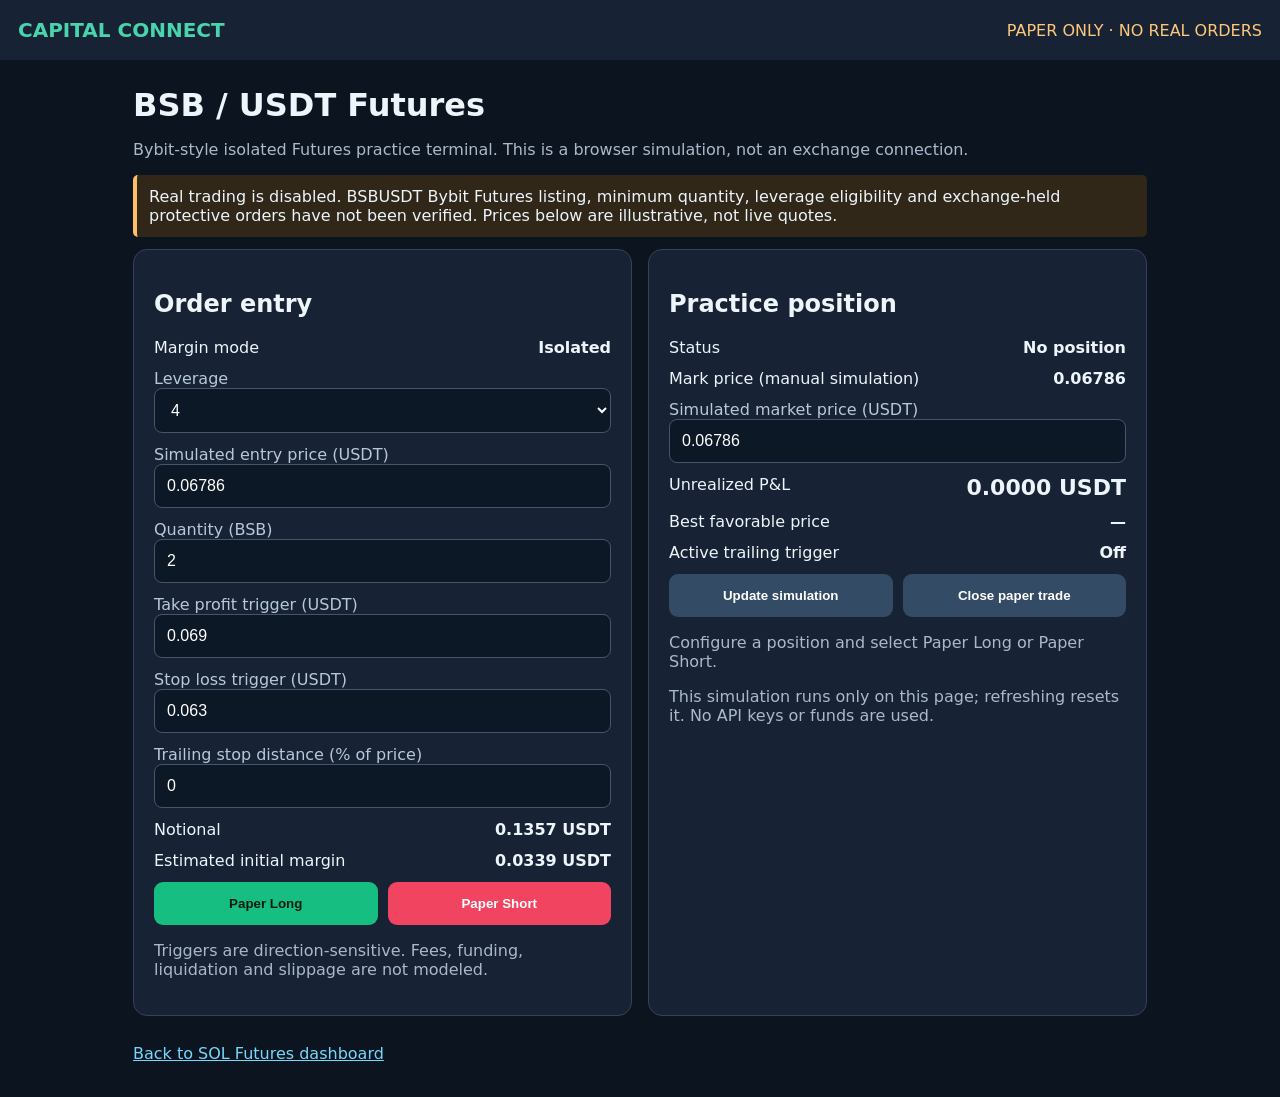
==== bsb_futures_paper.html @ 4b6be5a9 "Add BSBUSDT Bybit-style isolated Futures paper terminal with TP SL trailing simulation" ====
<!doctype html><html lang="en"><head><meta charset="utf-8"><meta name="viewport" content="width=device-width,initial-scale=1"><title>Capital Connect | BSB Futures</title><style>
:root{font-family:system-ui,sans-serif;color:#edf4fa;background:#0c1420}*{box-sizing:border-box}body{margin:0}header{padding:18px;background:#172335;display:flex;justify-content:space-between;align-items:center}header strong{font-size:20px;color:#49d4ad}main{max-width:1050px;margin:auto;padding:18px}.tag{color:#ffc779}h1{margin:8px 0}.sub{color:#aab9ca}.grid{display:grid;grid-template-columns:1fr 1fr;gap:16px}.panel{padding:20px;background:#172335;border:1px solid #334256;border-radius:14px;margin:12px 0}.row{display:flex;justify-content:space-between;gap:12px;margin:12px 0}.value{font-weight:750}input,select{width:100%;padding:12px;border:1px solid #45566b;border-radius:8px;background:#0d1826;color:white;font-size:16px}label{display:block;margin:12px 0;color:#b7c8da}button{border:0;border-radius:9px;padding:14px;font-weight:800;cursor:pointer}.actions{display:grid;grid-template-columns:1fr 1fr;gap:10px}.long{background:#17be82;color:#051b12}.short{background:#f04460;color:white}.neutral{background:#344b65;color:white}.warning{padding:12px;border-left:4px solid #ffbd64;background:#302719;border-radius:5px}.stat{font-size:22px;font-weight:800}a{color:#75d8fb}@media(max-width:720px){.grid{grid-template-columns:1fr}main{padding:12px}}</style></head><body><header><strong>CAPITAL CONNECT</strong><span class="tag">PAPER ONLY · NO REAL ORDERS</span></header><main><h1>BSB / USDT Futures</h1><p class="sub">Bybit-style isolated Futures practice terminal. This is a browser simulation, not an exchange connection.</p><div class="warning">Real trading is disabled. BSBUSDT Bybit Futures listing, minimum quantity, leverage eligibility and exchange-held protective orders have not been verified. Prices below are illustrative, not live quotes.</div><div class="grid"><section class="panel"><h2>Order entry</h2><div class="row"><span>Margin mode</span><strong>Isolated</strong></div><label>Leverage <select id="lev"><option>1</option><option>2</option><option>3</option><option selected>4</option></select></label><label>Simulated entry price (USDT)<input id="price" type="number" min="0.000001" step="0.00001" value="0.06786"></label><label>Quantity (BSB)<input id="qty" type="number" min="0.000001" step="1" value="2"></label><label>Take profit trigger (USDT)<input id="tp" type="number" min="0.000001" step="0.00001" value="0.069"></label><label>Stop loss trigger (USDT)<input id="sl" type="number" min="0.000001" step="0.00001" value="0.063"></label><label>Trailing stop distance (% of price)<input id="trail" type="number" min="0" max="50" step="0.1" value="0"></label><div class="row"><span>Notional</span><strong id="notional">—</strong></div><div class="row"><span>Estimated initial margin</span><strong id="margin">—</strong></div><div class="actions"><button class="long" id="long">Paper Long</button><button class="short" id="short">Paper Short</button></div><p class="sub">Triggers are direction-sensitive. Fees, funding, liquidation and slippage are not modeled.</p></section><section class="panel"><h2>Practice position</h2><div class="row"><span>Status</span><strong id="status">No position</strong></div><div class="row"><span>Mark price (manual simulation)</span><strong id="markLabel">—</strong></div><label>Simulated market price (USDT)<input id="mark" type="number" min="0.000001" step="0.00001" value="0.06786"></label><div class="row"><span>Unrealized P&amp;L</span><span class="stat" id="pnl">0.0000 USDT</span></div><div class="row"><span>Best favorable price</span><strong id="best">—</strong></div><div class="row"><span>Active trailing trigger</span><strong id="trailing">Off</strong></div><div class="actions"><button class="neutral" id="update">Update simulation</button><button class="neutral" id="close">Close paper trade</button></div><p id="message" class="sub" role="status">Configure a position and select Paper Long or Paper Short.</p><p class="sub">This simulation runs only on this page; refreshing resets it. No API keys or funds are used.</p></section></div><p><a href="/">Back to SOL Futures dashboard</a></p></main><script>
const $=id=>document.getElementById(id),num=id=>Number($(id).value),fmt=n=>Number(n).toFixed(5),money=n=>Number(n).toFixed(4)+' USDT';let pos=null;
function totals(){const n=num('price')*num('qty');$('notional').textContent=money(n);$('margin').textContent=money(n/num('lev'))}['price','qty','lev'].forEach(id=>$(id).addEventListener('input',totals));totals();
function render(){const m=num('mark');$('markLabel').textContent=fmt(m);$('status').textContent=pos?pos.side+' (paper)':'No position';$('pnl').textContent=money(pos?(m-pos.entry)*pos.qty*(pos.side==='Long'?1:-1):0);$('best').textContent=pos?fmt(pos.best):'—';$('trailing').textContent=pos&&pos.trail>0?fmt(pos.side==='Long'?pos.best*(1-pos.trail/100):pos.best*(1+pos.trail/100)):'Off'}
function enter(side){const entry=num('price'),qty=num('qty'),tp=num('tp'),sl=num('sl'),trail=num('trail');if(pos){$('message').textContent='Close the existing paper position first.';return}if(![entry,qty,tp,sl].every(n=>Number.isFinite(n)&&n>0)||!Number.isFinite(trail)||trail<0||trail>50){$('message').textContent='Enter valid positive values.';return}if(side==='Long'&&!(sl<entry&&entry<tp)||side==='Short'&&!(tp<entry&&entry<sl)){$('message').textContent='For Long: SL < entry < TP. For Short: TP < entry < SL.';return}pos={side,entry,qty,tp,sl,trail,best:entry};$('mark').value=entry;$('message').textContent='Opened '+side+' paper position. Change simulated market price to test exits.';render()}
function update(){if(!pos){render();return}const m=num('mark');if(!(m>0&&Number.isFinite(m))){$('message').textContent='Enter a valid simulated market price.';return}pos.best=pos.side==='Long'?Math.max(pos.best,m):Math.min(pos.best,m);const trail=pos.trail>0?(pos.side==='Long'?pos.best*(1-pos.trail/100):pos.best*(1+pos.trail/100)):null;let reason='';if(pos.side==='Long'){if(m<=pos.sl)reason='Stop loss';else if(m>=pos.tp)reason='Take profit';else if(trail!==null&&m<=trail)reason='Trailing stop'}else{if(m>=pos.sl)reason='Stop loss';else if(m<=pos.tp)reason='Take profit';else if(trail!==null&&m>=trail)reason='Trailing stop'}if(reason){const pnl=(m-pos.entry)*pos.qty*(pos.side==='Long'?1:-1);$('message').textContent=reason+' triggered in paper simulation; estimated P&L '+money(pnl);pos=null}else $('message').textContent='Paper position updated; no exit triggered.';render()}
$('long').onclick=()=>enter('Long');$('short').onclick=()=>enter('Short');$('update').onclick=update;$('close').onclick=()=>{pos=null;$('message').textContent='Paper position closed manually.';render()};render();
</script></body></html>
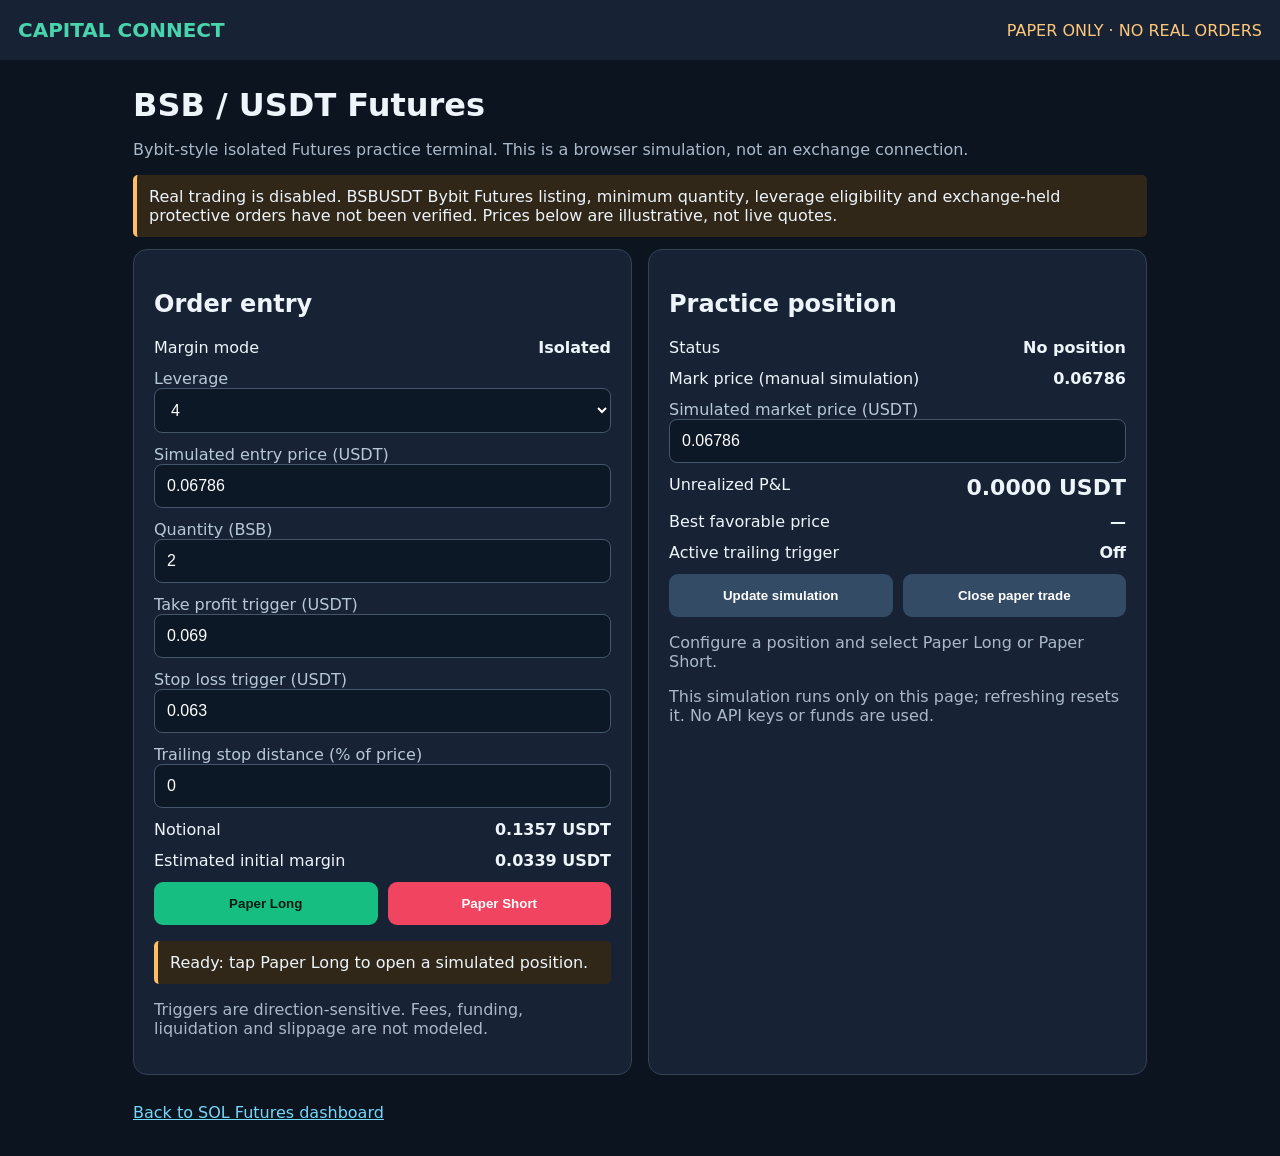
==== commit 098ce4ed: "Improve BSB paper Long button with immediate visible confirmation and validation feedback" ====
--- a/bsb_futures_paper.html
+++ b/bsb_futures_paper.html
@@ -1,9 +1,9 @@
 <!doctype html><html lang="en"><head><meta charset="utf-8"><meta name="viewport" content="width=device-width,initial-scale=1"><title>Capital Connect | BSB Futures</title><style>
-:root{font-family:system-ui,sans-serif;color:#edf4fa;background:#0c1420}*{box-sizing:border-box}body{margin:0}header{padding:18px;background:#172335;display:flex;justify-content:space-between;align-items:center}header strong{font-size:20px;color:#49d4ad}main{max-width:1050px;margin:auto;padding:18px}.tag{color:#ffc779}h1{margin:8px 0}.sub{color:#aab9ca}.grid{display:grid;grid-template-columns:1fr 1fr;gap:16px}.panel{padding:20px;background:#172335;border:1px solid #334256;border-radius:14px;margin:12px 0}.row{display:flex;justify-content:space-between;gap:12px;margin:12px 0}.value{font-weight:750}input,select{width:100%;padding:12px;border:1px solid #45566b;border-radius:8px;background:#0d1826;color:white;font-size:16px}label{display:block;margin:12px 0;color:#b7c8da}button{border:0;border-radius:9px;padding:14px;font-weight:800;cursor:pointer}.actions{display:grid;grid-template-columns:1fr 1fr;gap:10px}.long{background:#17be82;color:#051b12}.short{background:#f04460;color:white}.neutral{background:#344b65;color:white}.warning{padding:12px;border-left:4px solid #ffbd64;background:#302719;border-radius:5px}.stat{font-size:22px;font-weight:800}a{color:#75d8fb}@media(max-width:720px){.grid{grid-template-columns:1fr}main{padding:12px}}</style></head><body><header><strong>CAPITAL CONNECT</strong><span class="tag">PAPER ONLY · NO REAL ORDERS</span></header><main><h1>BSB / USDT Futures</h1><p class="sub">Bybit-style isolated Futures practice terminal. This is a browser simulation, not an exchange connection.</p><div class="warning">Real trading is disabled. BSBUSDT Bybit Futures listing, minimum quantity, leverage eligibility and exchange-held protective orders have not been verified. Prices below are illustrative, not live quotes.</div><div class="grid"><section class="panel"><h2>Order entry</h2><div class="row"><span>Margin mode</span><strong>Isolated</strong></div><label>Leverage <select id="lev"><option>1</option><option>2</option><option>3</option><option selected>4</option></select></label><label>Simulated entry price (USDT)<input id="price" type="number" min="0.000001" step="0.00001" value="0.06786"></label><label>Quantity (BSB)<input id="qty" type="number" min="0.000001" step="1" value="2"></label><label>Take profit trigger (USDT)<input id="tp" type="number" min="0.000001" step="0.00001" value="0.069"></label><label>Stop loss trigger (USDT)<input id="sl" type="number" min="0.000001" step="0.00001" value="0.063"></label><label>Trailing stop distance (% of price)<input id="trail" type="number" min="0" max="50" step="0.1" value="0"></label><div class="row"><span>Notional</span><strong id="notional">—</strong></div><div class="row"><span>Estimated initial margin</span><strong id="margin">—</strong></div><div class="actions"><button class="long" id="long">Paper Long</button><button class="short" id="short">Paper Short</button></div><p class="sub">Triggers are direction-sensitive. Fees, funding, liquidation and slippage are not modeled.</p></section><section class="panel"><h2>Practice position</h2><div class="row"><span>Status</span><strong id="status">No position</strong></div><div class="row"><span>Mark price (manual simulation)</span><strong id="markLabel">—</strong></div><label>Simulated market price (USDT)<input id="mark" type="number" min="0.000001" step="0.00001" value="0.06786"></label><div class="row"><span>Unrealized P&amp;L</span><span class="stat" id="pnl">0.0000 USDT</span></div><div class="row"><span>Best favorable price</span><strong id="best">—</strong></div><div class="row"><span>Active trailing trigger</span><strong id="trailing">Off</strong></div><div class="actions"><button class="neutral" id="update">Update simulation</button><button class="neutral" id="close">Close paper trade</button></div><p id="message" class="sub" role="status">Configure a position and select Paper Long or Paper Short.</p><p class="sub">This simulation runs only on this page; refreshing resets it. No API keys or funds are used.</p></section></div><p><a href="/">Back to SOL Futures dashboard</a></p></main><script>
+:root{font-family:system-ui,sans-serif;color:#edf4fa;background:#0c1420}*{box-sizing:border-box}body{margin:0}header{padding:18px;background:#172335;display:flex;justify-content:space-between;align-items:center}header strong{font-size:20px;color:#49d4ad}main{max-width:1050px;margin:auto;padding:18px}.tag{color:#ffc779}h1{margin:8px 0}.sub{color:#aab9ca}.grid{display:grid;grid-template-columns:1fr 1fr;gap:16px}.panel{padding:20px;background:#172335;border:1px solid #334256;border-radius:14px;margin:12px 0}.row{display:flex;justify-content:space-between;gap:12px;margin:12px 0}.value{font-weight:750}input,select{width:100%;padding:12px;border:1px solid #45566b;border-radius:8px;background:#0d1826;color:white;font-size:16px}label{display:block;margin:12px 0;color:#b7c8da}button{border:0;border-radius:9px;padding:14px;font-weight:800;cursor:pointer}.actions{display:grid;grid-template-columns:1fr 1fr;gap:10px}.long{background:#17be82;color:#051b12}.short{background:#f04460;color:white}.neutral{background:#344b65;color:white}.warning{padding:12px;border-left:4px solid #ffbd64;background:#302719;border-radius:5px}.stat{font-size:22px;font-weight:800}a{color:#75d8fb}@media(max-width:720px){.grid{grid-template-columns:1fr}main{padding:12px}}</style></head><body><header><strong>CAPITAL CONNECT</strong><span class="tag">PAPER ONLY · NO REAL ORDERS</span></header><main><h1>BSB / USDT Futures</h1><p class="sub">Bybit-style isolated Futures practice terminal. This is a browser simulation, not an exchange connection.</p><div class="warning">Real trading is disabled. BSBUSDT Bybit Futures listing, minimum quantity, leverage eligibility and exchange-held protective orders have not been verified. Prices below are illustrative, not live quotes.</div><div class="grid"><section class="panel"><h2>Order entry</h2><div class="row"><span>Margin mode</span><strong>Isolated</strong></div><label>Leverage <select id="lev"><option>1</option><option>2</option><option>3</option><option selected>4</option></select></label><label>Simulated entry price (USDT)<input id="price" type="number" min="0.000001" step="0.00001" value="0.06786"></label><label>Quantity (BSB)<input id="qty" type="number" min="0.000001" step="1" value="2"></label><label>Take profit trigger (USDT)<input id="tp" type="number" min="0.000001" step="0.00001" value="0.069"></label><label>Stop loss trigger (USDT)<input id="sl" type="number" min="0.000001" step="0.00001" value="0.063"></label><label>Trailing stop distance (% of price)<input id="trail" type="number" min="0" max="50" step="0.1" value="0"></label><div class="row"><span>Notional</span><strong id="notional">—</strong></div><div class="row"><span>Estimated initial margin</span><strong id="margin">—</strong></div><div class="actions"><button class="long" id="long" type="button" onclick="window.ccEnterPaper && window.ccEnterPaper('Long')">Paper Long</button><button class="short" id="short" type="button" onclick="window.ccEnterPaper && window.ccEnterPaper('Short')">Paper Short</button></div><p id="button-feedback" class="warning" role="status" aria-live="polite">Loading paper order controls…</p><p class="sub">Triggers are direction-sensitive. Fees, funding, liquidation and slippage are not modeled.</p></section><section class="panel"><h2>Practice position</h2><div class="row"><span>Status</span><strong id="status">No position</strong></div><div class="row"><span>Mark price (manual simulation)</span><strong id="markLabel">—</strong></div><label>Simulated market price (USDT)<input id="mark" type="number" min="0.000001" step="0.00001" value="0.06786"></label><div class="row"><span>Unrealized P&amp;L</span><span class="stat" id="pnl">0.0000 USDT</span></div><div class="row"><span>Best favorable price</span><strong id="best">—</strong></div><div class="row"><span>Active trailing trigger</span><strong id="trailing">Off</strong></div><div class="actions"><button class="neutral" id="update">Update simulation</button><button class="neutral" id="close">Close paper trade</button></div><p id="message" class="sub" role="status">Configure a position and select Paper Long or Paper Short.</p><p class="sub">This simulation runs only on this page; refreshing resets it. No API keys or funds are used.</p></section></div><p><a href="/">Back to SOL Futures dashboard</a></p></main><script>
 const $=id=>document.getElementById(id),num=id=>Number($(id).value),fmt=n=>Number(n).toFixed(5),money=n=>Number(n).toFixed(4)+' USDT';let pos=null;
 function totals(){const n=num('price')*num('qty');$('notional').textContent=money(n);$('margin').textContent=money(n/num('lev'))}['price','qty','lev'].forEach(id=>$(id).addEventListener('input',totals));totals();
 function render(){const m=num('mark');$('markLabel').textContent=fmt(m);$('status').textContent=pos?pos.side+' (paper)':'No position';$('pnl').textContent=money(pos?(m-pos.entry)*pos.qty*(pos.side==='Long'?1:-1):0);$('best').textContent=pos?fmt(pos.best):'—';$('trailing').textContent=pos&&pos.trail>0?fmt(pos.side==='Long'?pos.best*(1-pos.trail/100):pos.best*(1+pos.trail/100)):'Off'}
-function enter(side){const entry=num('price'),qty=num('qty'),tp=num('tp'),sl=num('sl'),trail=num('trail');if(pos){$('message').textContent='Close the existing paper position first.';return}if(![entry,qty,tp,sl].every(n=>Number.isFinite(n)&&n>0)||!Number.isFinite(trail)||trail<0||trail>50){$('message').textContent='Enter valid positive values.';return}if(side==='Long'&&!(sl<entry&&entry<tp)||side==='Short'&&!(tp<entry&&entry<sl)){$('message').textContent='For Long: SL < entry < TP. For Short: TP < entry < SL.';return}pos={side,entry,qty,tp,sl,trail,best:entry};$('mark').value=entry;$('message').textContent='Opened '+side+' paper position. Change simulated market price to test exits.';render()}
+function enter(side){$('button-feedback').textContent='Processing '+side+' paper order…';const entry=num('price'),qty=num('qty'),tp=num('tp'),sl=num('sl'),trail=num('trail');if(pos){$('message').textContent='Close the existing paper position first.';$('button-feedback').textContent='A paper position is already open.';return}if(![entry,qty,tp,sl].every(n=>Number.isFinite(n)&&n>0)||!Number.isFinite(trail)||trail<0||trail>50){$('message').textContent='Enter valid positive values.';$('button-feedback').textContent='Please correct the price, quantity or triggers.';return}if(side==='Long'&&!(sl<entry&&entry<tp)||side==='Short'&&!(tp<entry&&entry<sl)){$('message').textContent='For Long: SL < entry < TP. For Short: TP < entry < SL.';$('button-feedback').textContent='Invalid stop-loss/take-profit direction for '+side+'.';return}pos={side,entry,qty,tp,sl,trail,best:entry};$('mark').value=entry;$('message').textContent='Opened '+side+' paper position. Change simulated market price to test exits.';render();$('button-feedback').textContent='SUCCESS: '+side+' paper position opened. No exchange order placed.'}
 function update(){if(!pos){render();return}const m=num('mark');if(!(m>0&&Number.isFinite(m))){$('message').textContent='Enter a valid simulated market price.';return}pos.best=pos.side==='Long'?Math.max(pos.best,m):Math.min(pos.best,m);const trail=pos.trail>0?(pos.side==='Long'?pos.best*(1-pos.trail/100):pos.best*(1+pos.trail/100)):null;let reason='';if(pos.side==='Long'){if(m<=pos.sl)reason='Stop loss';else if(m>=pos.tp)reason='Take profit';else if(trail!==null&&m<=trail)reason='Trailing stop'}else{if(m>=pos.sl)reason='Stop loss';else if(m<=pos.tp)reason='Take profit';else if(trail!==null&&m>=trail)reason='Trailing stop'}if(reason){const pnl=(m-pos.entry)*pos.qty*(pos.side==='Long'?1:-1);$('message').textContent=reason+' triggered in paper simulation; estimated P&L '+money(pnl);pos=null}else $('message').textContent='Paper position updated; no exit triggered.';render()}
-$('long').onclick=()=>enter('Long');$('short').onclick=()=>enter('Short');$('update').onclick=update;$('close').onclick=()=>{pos=null;$('message').textContent='Paper position closed manually.';render()};render();
+window.ccEnterPaper=enter;$('button-feedback').textContent='Ready: tap Paper Long to open a simulated position.';$('update').onclick=update;$('close').onclick=()=>{pos=null;$('message').textContent='Paper position closed manually.';render()};render();
 </script></body></html>
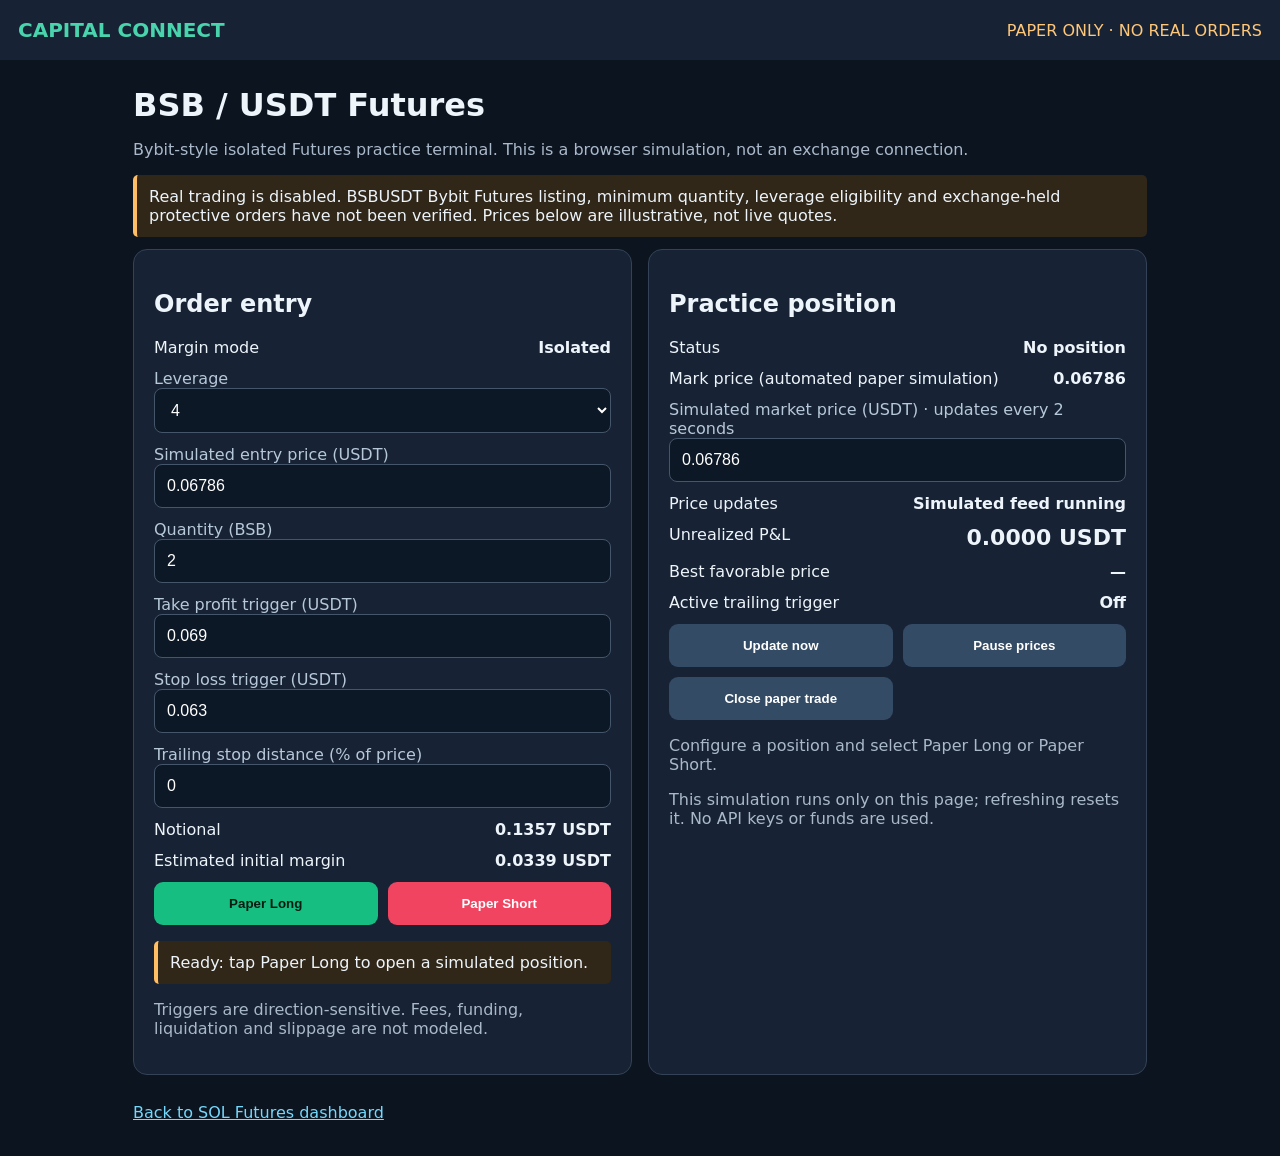
==== commit fb8d9122: "Animate BSB paper price and PnL every two seconds with pause control" ====
--- a/bsb_futures_paper.html
+++ b/bsb_futures_paper.html
@@ -1,9 +1,11 @@
 <!doctype html><html lang="en"><head><meta charset="utf-8"><meta name="viewport" content="width=device-width,initial-scale=1"><title>Capital Connect | BSB Futures</title><style>
-:root{font-family:system-ui,sans-serif;color:#edf4fa;background:#0c1420}*{box-sizing:border-box}body{margin:0}header{padding:18px;background:#172335;display:flex;justify-content:space-between;align-items:center}header strong{font-size:20px;color:#49d4ad}main{max-width:1050px;margin:auto;padding:18px}.tag{color:#ffc779}h1{margin:8px 0}.sub{color:#aab9ca}.grid{display:grid;grid-template-columns:1fr 1fr;gap:16px}.panel{padding:20px;background:#172335;border:1px solid #334256;border-radius:14px;margin:12px 0}.row{display:flex;justify-content:space-between;gap:12px;margin:12px 0}.value{font-weight:750}input,select{width:100%;padding:12px;border:1px solid #45566b;border-radius:8px;background:#0d1826;color:white;font-size:16px}label{display:block;margin:12px 0;color:#b7c8da}button{border:0;border-radius:9px;padding:14px;font-weight:800;cursor:pointer}.actions{display:grid;grid-template-columns:1fr 1fr;gap:10px}.long{background:#17be82;color:#051b12}.short{background:#f04460;color:white}.neutral{background:#344b65;color:white}.warning{padding:12px;border-left:4px solid #ffbd64;background:#302719;border-radius:5px}.stat{font-size:22px;font-weight:800}a{color:#75d8fb}@media(max-width:720px){.grid{grid-template-columns:1fr}main{padding:12px}}</style></head><body><header><strong>CAPITAL CONNECT</strong><span class="tag">PAPER ONLY · NO REAL ORDERS</span></header><main><h1>BSB / USDT Futures</h1><p class="sub">Bybit-style isolated Futures practice terminal. This is a browser simulation, not an exchange connection.</p><div class="warning">Real trading is disabled. BSBUSDT Bybit Futures listing, minimum quantity, leverage eligibility and exchange-held protective orders have not been verified. Prices below are illustrative, not live quotes.</div><div class="grid"><section class="panel"><h2>Order entry</h2><div class="row"><span>Margin mode</span><strong>Isolated</strong></div><label>Leverage <select id="lev"><option>1</option><option>2</option><option>3</option><option selected>4</option></select></label><label>Simulated entry price (USDT)<input id="price" type="number" min="0.000001" step="0.00001" value="0.06786"></label><label>Quantity (BSB)<input id="qty" type="number" min="0.000001" step="1" value="2"></label><label>Take profit trigger (USDT)<input id="tp" type="number" min="0.000001" step="0.00001" value="0.069"></label><label>Stop loss trigger (USDT)<input id="sl" type="number" min="0.000001" step="0.00001" value="0.063"></label><label>Trailing stop distance (% of price)<input id="trail" type="number" min="0" max="50" step="0.1" value="0"></label><div class="row"><span>Notional</span><strong id="notional">—</strong></div><div class="row"><span>Estimated initial margin</span><strong id="margin">—</strong></div><div class="actions"><button class="long" id="long" type="button" onclick="window.ccEnterPaper && window.ccEnterPaper('Long')">Paper Long</button><button class="short" id="short" type="button" onclick="window.ccEnterPaper && window.ccEnterPaper('Short')">Paper Short</button></div><p id="button-feedback" class="warning" role="status" aria-live="polite">Loading paper order controls…</p><p class="sub">Triggers are direction-sensitive. Fees, funding, liquidation and slippage are not modeled.</p></section><section class="panel"><h2>Practice position</h2><div class="row"><span>Status</span><strong id="status">No position</strong></div><div class="row"><span>Mark price (manual simulation)</span><strong id="markLabel">—</strong></div><label>Simulated market price (USDT)<input id="mark" type="number" min="0.000001" step="0.00001" value="0.06786"></label><div class="row"><span>Unrealized P&amp;L</span><span class="stat" id="pnl">0.0000 USDT</span></div><div class="row"><span>Best favorable price</span><strong id="best">—</strong></div><div class="row"><span>Active trailing trigger</span><strong id="trailing">Off</strong></div><div class="actions"><button class="neutral" id="update">Update simulation</button><button class="neutral" id="close">Close paper trade</button></div><p id="message" class="sub" role="status">Configure a position and select Paper Long or Paper Short.</p><p class="sub">This simulation runs only on this page; refreshing resets it. No API keys or funds are used.</p></section></div><p><a href="/">Back to SOL Futures dashboard</a></p></main><script>
+:root{font-family:system-ui,sans-serif;color:#edf4fa;background:#0c1420}*{box-sizing:border-box}body{margin:0}header{padding:18px;background:#172335;display:flex;justify-content:space-between;align-items:center}header strong{font-size:20px;color:#49d4ad}main{max-width:1050px;margin:auto;padding:18px}.tag{color:#ffc779}h1{margin:8px 0}.sub{color:#aab9ca}.grid{display:grid;grid-template-columns:1fr 1fr;gap:16px}.panel{padding:20px;background:#172335;border:1px solid #334256;border-radius:14px;margin:12px 0}.row{display:flex;justify-content:space-between;gap:12px;margin:12px 0}.value{font-weight:750}input,select{width:100%;padding:12px;border:1px solid #45566b;border-radius:8px;background:#0d1826;color:white;font-size:16px}label{display:block;margin:12px 0;color:#b7c8da}button{border:0;border-radius:9px;padding:14px;font-weight:800;cursor:pointer}.actions{display:grid;grid-template-columns:1fr 1fr;gap:10px}.long{background:#17be82;color:#051b12}.short{background:#f04460;color:white}.neutral{background:#344b65;color:white}.warning{padding:12px;border-left:4px solid #ffbd64;background:#302719;border-radius:5px}.stat{font-size:22px;font-weight:800}a{color:#75d8fb}@media(max-width:720px){.grid{grid-template-columns:1fr}main{padding:12px}}</style></head><body><header><strong>CAPITAL CONNECT</strong><span class="tag">PAPER ONLY · NO REAL ORDERS</span></header><main><h1>BSB / USDT Futures</h1><p class="sub">Bybit-style isolated Futures practice terminal. This is a browser simulation, not an exchange connection.</p><div class="warning">Real trading is disabled. BSBUSDT Bybit Futures listing, minimum quantity, leverage eligibility and exchange-held protective orders have not been verified. Prices below are illustrative, not live quotes.</div><div class="grid"><section class="panel"><h2>Order entry</h2><div class="row"><span>Margin mode</span><strong>Isolated</strong></div><label>Leverage <select id="lev"><option>1</option><option>2</option><option>3</option><option selected>4</option></select></label><label>Simulated entry price (USDT)<input id="price" type="number" min="0.000001" step="0.00001" value="0.06786"></label><label>Quantity (BSB)<input id="qty" type="number" min="0.000001" step="1" value="2"></label><label>Take profit trigger (USDT)<input id="tp" type="number" min="0.000001" step="0.00001" value="0.069"></label><label>Stop loss trigger (USDT)<input id="sl" type="number" min="0.000001" step="0.00001" value="0.063"></label><label>Trailing stop distance (% of price)<input id="trail" type="number" min="0" max="50" step="0.1" value="0"></label><div class="row"><span>Notional</span><strong id="notional">—</strong></div><div class="row"><span>Estimated initial margin</span><strong id="margin">—</strong></div><div class="actions"><button class="long" id="long" type="button" onclick="window.ccEnterPaper && window.ccEnterPaper('Long')">Paper Long</button><button class="short" id="short" type="button" onclick="window.ccEnterPaper && window.ccEnterPaper('Short')">Paper Short</button></div><p id="button-feedback" class="warning" role="status" aria-live="polite">Loading paper order controls…</p><p class="sub">Triggers are direction-sensitive. Fees, funding, liquidation and slippage are not modeled.</p></section><section class="panel"><h2>Practice position</h2><div class="row"><span>Status</span><strong id="status">No position</strong></div><div class="row"><span>Mark price (automated paper simulation)</span><strong id="markLabel">—</strong></div><label>Simulated market price (USDT) · updates every 2 seconds<input id="mark" type="number" min="0.000001" step="0.00001" value="0.06786"></label><div class="row"><span>Price updates</span><strong id="feed-state">Starting simulated feed…</strong></div><div class="row"><span>Unrealized P&amp;L</span><span class="stat" id="pnl">0.0000 USDT</span></div><div class="row"><span>Best favorable price</span><strong id="best">—</strong></div><div class="row"><span>Active trailing trigger</span><strong id="trailing">Off</strong></div><div class="actions"><button class="neutral" id="update">Update now</button><button class="neutral" id="pause">Pause prices</button><button class="neutral" id="close">Close paper trade</button></div><p id="message" class="sub" role="status">Configure a position and select Paper Long or Paper Short.</p><p class="sub">This simulation runs only on this page; refreshing resets it. No API keys or funds are used.</p></section></div><p><a href="/">Back to SOL Futures dashboard</a></p></main><script>
 const $=id=>document.getElementById(id),num=id=>Number($(id).value),fmt=n=>Number(n).toFixed(5),money=n=>Number(n).toFixed(4)+' USDT';let pos=null;
 function totals(){const n=num('price')*num('qty');$('notional').textContent=money(n);$('margin').textContent=money(n/num('lev'))}['price','qty','lev'].forEach(id=>$(id).addEventListener('input',totals));totals();
 function render(){const m=num('mark');$('markLabel').textContent=fmt(m);$('status').textContent=pos?pos.side+' (paper)':'No position';$('pnl').textContent=money(pos?(m-pos.entry)*pos.qty*(pos.side==='Long'?1:-1):0);$('best').textContent=pos?fmt(pos.best):'—';$('trailing').textContent=pos&&pos.trail>0?fmt(pos.side==='Long'?pos.best*(1-pos.trail/100):pos.best*(1+pos.trail/100)):'Off'}
 function enter(side){$('button-feedback').textContent='Processing '+side+' paper order…';const entry=num('price'),qty=num('qty'),tp=num('tp'),sl=num('sl'),trail=num('trail');if(pos){$('message').textContent='Close the existing paper position first.';$('button-feedback').textContent='A paper position is already open.';return}if(![entry,qty,tp,sl].every(n=>Number.isFinite(n)&&n>0)||!Number.isFinite(trail)||trail<0||trail>50){$('message').textContent='Enter valid positive values.';$('button-feedback').textContent='Please correct the price, quantity or triggers.';return}if(side==='Long'&&!(sl<entry&&entry<tp)||side==='Short'&&!(tp<entry&&entry<sl)){$('message').textContent='For Long: SL < entry < TP. For Short: TP < entry < SL.';$('button-feedback').textContent='Invalid stop-loss/take-profit direction for '+side+'.';return}pos={side,entry,qty,tp,sl,trail,best:entry};$('mark').value=entry;$('message').textContent='Opened '+side+' paper position. Change simulated market price to test exits.';render();$('button-feedback').textContent='SUCCESS: '+side+' paper position opened. No exchange order placed.'}
 function update(){if(!pos){render();return}const m=num('mark');if(!(m>0&&Number.isFinite(m))){$('message').textContent='Enter a valid simulated market price.';return}pos.best=pos.side==='Long'?Math.max(pos.best,m):Math.min(pos.best,m);const trail=pos.trail>0?(pos.side==='Long'?pos.best*(1-pos.trail/100):pos.best*(1+pos.trail/100)):null;let reason='';if(pos.side==='Long'){if(m<=pos.sl)reason='Stop loss';else if(m>=pos.tp)reason='Take profit';else if(trail!==null&&m<=trail)reason='Trailing stop'}else{if(m>=pos.sl)reason='Stop loss';else if(m<=pos.tp)reason='Take profit';else if(trail!==null&&m>=trail)reason='Trailing stop'}if(reason){const pnl=(m-pos.entry)*pos.qty*(pos.side==='Long'?1:-1);$('message').textContent=reason+' triggered in paper simulation; estimated P&L '+money(pnl);pos=null}else $('message').textContent='Paper position updated; no exit triggered.';render()}
 window.ccEnterPaper=enter;$('button-feedback').textContent='Ready: tap Paper Long to open a simulated position.';$('update').onclick=update;$('close').onclick=()=>{pos=null;$('message').textContent='Paper position closed manually.';render()};render();
+let feedRunning=true;const pause=$('pause');pause.onclick=()=>{feedRunning=!feedRunning;pause.textContent=feedRunning?'Pause prices':'Resume prices';$('feed-state').textContent=feedRunning?'Simulated feed running':'Paused'};
+$('feed-state').textContent='Simulated feed running';setInterval(()=>{if(!feedRunning)return;const current=num('mark');if(!(current>0&&Number.isFinite(current)))return;const next=Math.max(0.00001,current*(1+(Math.random()-.5)*0.004));$('mark').value=next.toFixed(6);if(pos)update();else render()},2000);
 </script></body></html>
